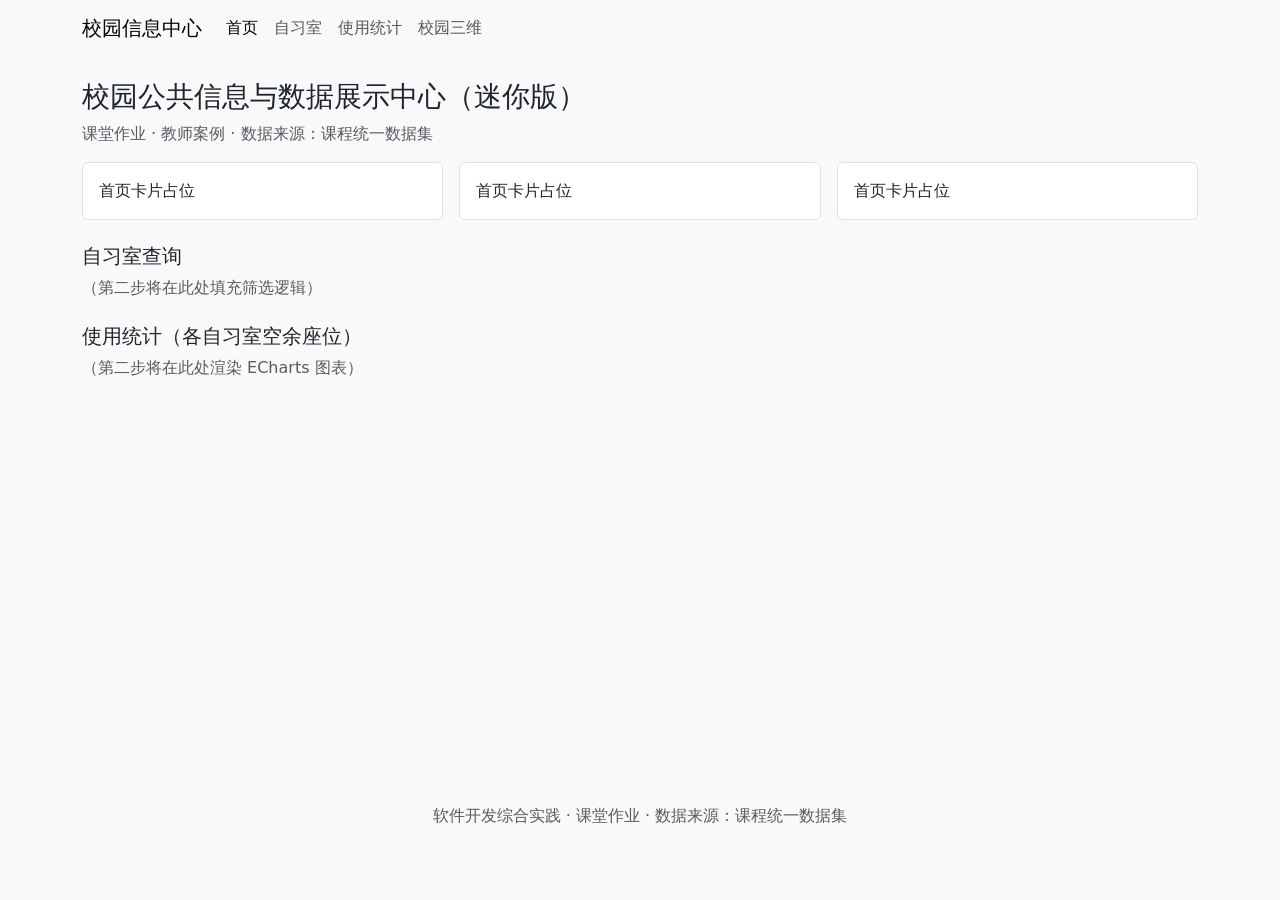
==== index.html @ 35485ef7 "搭建整合骨架" ====
<!DOCTYPE html>
<html lang="zh-CN">
<head>
    <meta charset="UTF-8">
    <meta name="viewport" content="width=device-width, initial-scale=1.0">
    <title>校园信息中心（迷你版）</title>
    <!-- 引入 Bootstrap CSS -->
    <link href="libs/bootstrap.min.css" rel="stylesheet">
    <!-- 引入自定义 CSS -->
    <link href="css/style.css" rel="stylesheet">
</head>
<body>

    <!-- 导航栏：四个入口 -->
    <nav class="navbar navbar-expand-md bg-body-tertiary mb-4">
        <div class="container">
            <a class="navbar-brand" href=" ">校园信息中心</a >
            <button class="navbar-toggler" type="button" data-bs-toggle="collapse" data-bs-target="#navbarNav">
                <span class="navbar-toggler-icon"></span>
            </button>
            <div class="collapse navbar-collapse" id="navbarNav">
                <div class="navbar-nav">
                    <a class="nav-link active" href="#home">首页</a >
                    <a class="nav-link" href="#rooms">自习室</a >
                    <a class="nav-link" href="#stats">使用统计</a >
                    <a class="nav-link" href="three-d/scene.html">校园三维</a >
                </div>
            </div>
        </div>
    </nav>

    <!-- 内容区 -->
    <main class="container">
        <!-- 首页模块 -->
        <section id="home" class="mb-4">
            <h1 class="h3">校园公共信息与数据展示中心（迷你版）</h1>
            <p class="text-muted">课堂作业 · 教师案例 · 数据来源：课程统一数据集</p >
            <div class="row g-3" id="summary-cards">
                <div class="col-md-4"><div class="card p-3">首页卡片占位</div></div>
                <div class="col-md-4"><div class="card p-3">首页卡片占位</div></div>
                <div class="col-md-4"><div class="card p-3">首页卡片占位</div></div>
            </div>
        </section>

        <!-- 自习室模块占位 -->
        <section id="rooms" class="mb-4">
            <h2 class="h5">自习室查询</h2>
            <p class="text-muted">（第二步将在此处填充筛选逻辑）</p >
        </section>

        <!-- 统计模块占位 -->
        <section id="stats" class="mb-4">
            <h2 class="h5">使用统计（各自习室空余座位）</h2>
            <p class="text-muted">（第二步将在此处渲染 ECharts 图表）</p >
            <div id="usage-chart" style="height:360px;"></div>
        </section>
    </main>

    <footer class="text-center text-muted py-4">
        软件开发综合实践 · 课堂作业 · 数据来源：课程统一数据集
    </footer>

    <!-- 第一步只引入 Bootstrap JS -->
    <script src="libs/bootstrap.bundle.min.js"></script>
</body>
</html>
---- css/style.css ----
body {
    background-color: #f8f9fa;
}
.card {
    border: 1px solid #dee2e6;
}
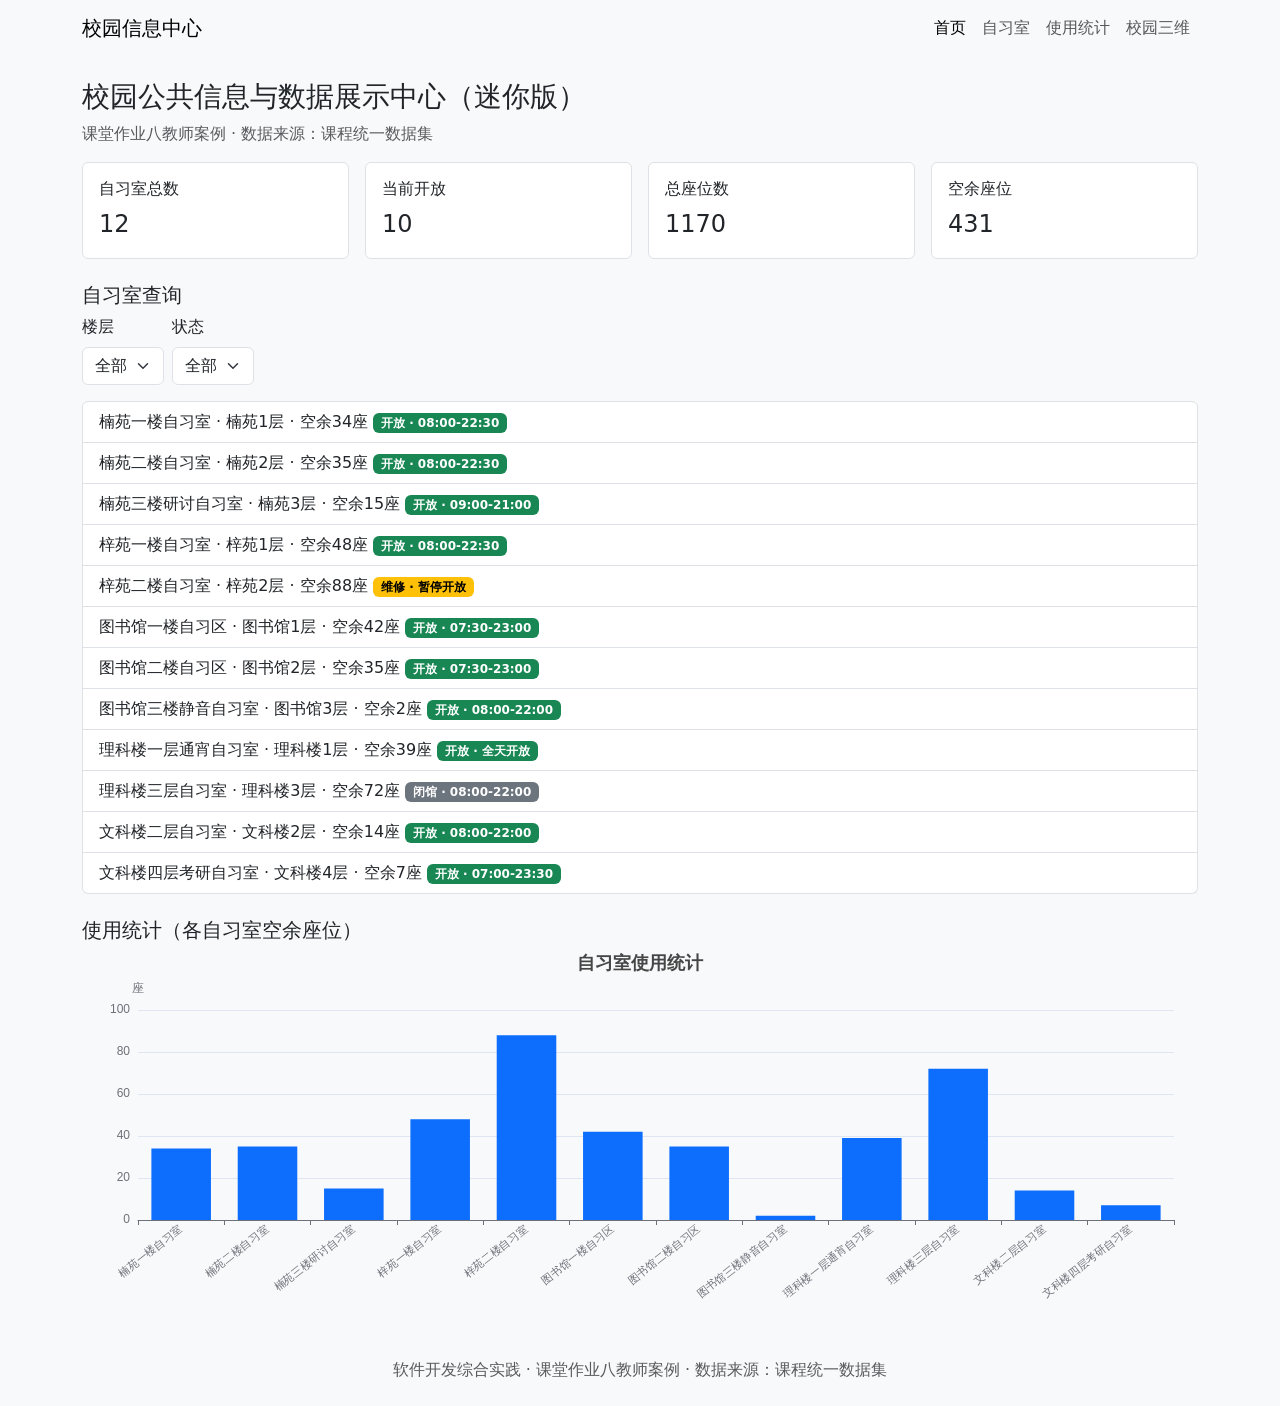
==== commit 7a5f8a8a: "交互与图表模块" ====
--- a/index.html
+++ b/index.html
@@ -1,66 +1,71 @@
 <!DOCTYPE html>
 <html lang="zh-CN">
 <head>
-    <meta charset="UTF-8">
-    <meta name="viewport" content="width=device-width, initial-scale=1.0">
-    <title>校园信息中心（迷你版）</title>
-    <!-- 引入 Bootstrap CSS -->
-    <link href="libs/bootstrap.min.css" rel="stylesheet">
-    <!-- 引入自定义 CSS -->
-    <link href="css/style.css" rel="stylesheet">
+  <meta charset="UTF-8">
+  <meta name="viewport" content="width=device-width, initial-scale=1.0">
+  <title>校园信息中心（迷你版）</title>
+  <link href="libs/bootstrap.min.css" rel="stylesheet">
+  <link href="css/style.css" rel="stylesheet">
 </head>
 <body>
+  <nav class="navbar navbar-expand-md bg-body-tertiary mb-4">
+    <div class="container">
+      <a class="navbar-brand" href="#home">校园信息中心</a>
+      <div class="navbar-nav">
+        <a class="nav-link active" href="#home">首页</a>
+        <a class="nav-link" href="#rooms">自习室</a>
+        <a class="nav-link" href="#stats">使用统计</a>
+        <a class="nav-link" href="three-d/scene.html">校园三维</a>
+      </div>
+    </div>
+  </nav>
 
-    <!-- 导航栏：四个入口 -->
-    <nav class="navbar navbar-expand-md bg-body-tertiary mb-4">
-        <div class="container">
-            <a class="navbar-brand" href=" ">校园信息中心</a >
-            <button class="navbar-toggler" type="button" data-bs-toggle="collapse" data-bs-target="#navbarNav">
-                <span class="navbar-toggler-icon"></span>
-            </button>
-            <div class="collapse navbar-collapse" id="navbarNav">
-                <div class="navbar-nav">
-                    <a class="nav-link active" href="#home">首页</a >
-                    <a class="nav-link" href="#rooms">自习室</a >
-                    <a class="nav-link" href="#stats">使用统计</a >
-                    <a class="nav-link" href="three-d/scene.html">校园三维</a >
-                </div>
-            </div>
+  <main class="container">
+    <section id="home" class="mb-4">
+      <h1 class="h3">校园公共信息与数据展示中心（迷你版）</h1>
+      <p class="text-muted">课堂作业八教师案例 · 数据来源：课程统一数据集</p>
+      <div class="row g-3" id="summary-cards"></div>
+    </section>
+
+    <section id="rooms" class="mb-4">
+      <h2 class="h5">自习室查询</h2>
+      <div class="row g-2 mb-3">
+        <div class="col-auto">
+          <label for="floor-filter" class="form-label">楼层</label>
+          <select id="floor-filter" class="form-select">
+            <option value="all">全部</option>
+            <option value="1">1层</option>
+            <option value="2">2层</option>
+            <option value="3">3层</option>
+            <option value="4">4层</option>
+          </select>
         </div>
-    </nav>
+        <div class="col-auto">
+          <label for="status-filter" class="form-label">状态</label>
+          <select id="status-filter" class="form-select">
+            <option value="all">全部</option>
+            <option value="开放">开放</option>
+            <option value="闭馆">闭馆</option>
+            <option value="维修">维修</option>
+          </select>
+        </div>
+      </div>
+      <ul id="room-list" class="list-group"></ul>
+    </section>
 
-    <!-- 内容区 -->
-    <main class="container">
-        <!-- 首页模块 -->
-        <section id="home" class="mb-4">
-            <h1 class="h3">校园公共信息与数据展示中心（迷你版）</h1>
-            <p class="text-muted">课堂作业 · 教师案例 · 数据来源：课程统一数据集</p >
-            <div class="row g-3" id="summary-cards">
-                <div class="col-md-4"><div class="card p-3">首页卡片占位</div></div>
-                <div class="col-md-4"><div class="card p-3">首页卡片占位</div></div>
-                <div class="col-md-4"><div class="card p-3">首页卡片占位</div></div>
-            </div>
-        </section>
+    <section id="stats" class="mb-4">
+      <h2 class="h5">使用统计（各自习室空余座位）</h2>
+      <p id="status" class="alert alert-warning" style="display:none"></p>
+      <div id="usage-chart" style="height:360px"></div>
+    </section>
+  </main>
 
-        <!-- 自习室模块占位 -->
-        <section id="rooms" class="mb-4">
-            <h2 class="h5">自习室查询</h2>
-            <p class="text-muted">（第二步将在此处填充筛选逻辑）</p >
-        </section>
+  <footer class="text-center text-muted py-4">
+    软件开发综合实践 · 课堂作业八教师案例 · 数据来源：课程统一数据集
+  </footer>
 
-        <!-- 统计模块占位 -->
-        <section id="stats" class="mb-4">
-            <h2 class="h5">使用统计（各自习室空余座位）</h2>
-            <p class="text-muted">（第二步将在此处渲染 ECharts 图表）</p >
-            <div id="usage-chart" style="height:360px;"></div>
-        </section>
-    </main>
-
-    <footer class="text-center text-muted py-4">
-        软件开发综合实践 · 课堂作业 · 数据来源：课程统一数据集
-    </footer>
-
-    <!-- 第一步只引入 Bootstrap JS -->
-    <script src="libs/bootstrap.bundle.min.js"></script>
+  <script src="libs/bootstrap.bundle.min.js"></script>
+  <script src="libs/echarts.min.js"></script>
+  <script src="js/app.js"></script>
 </body>
 </html>
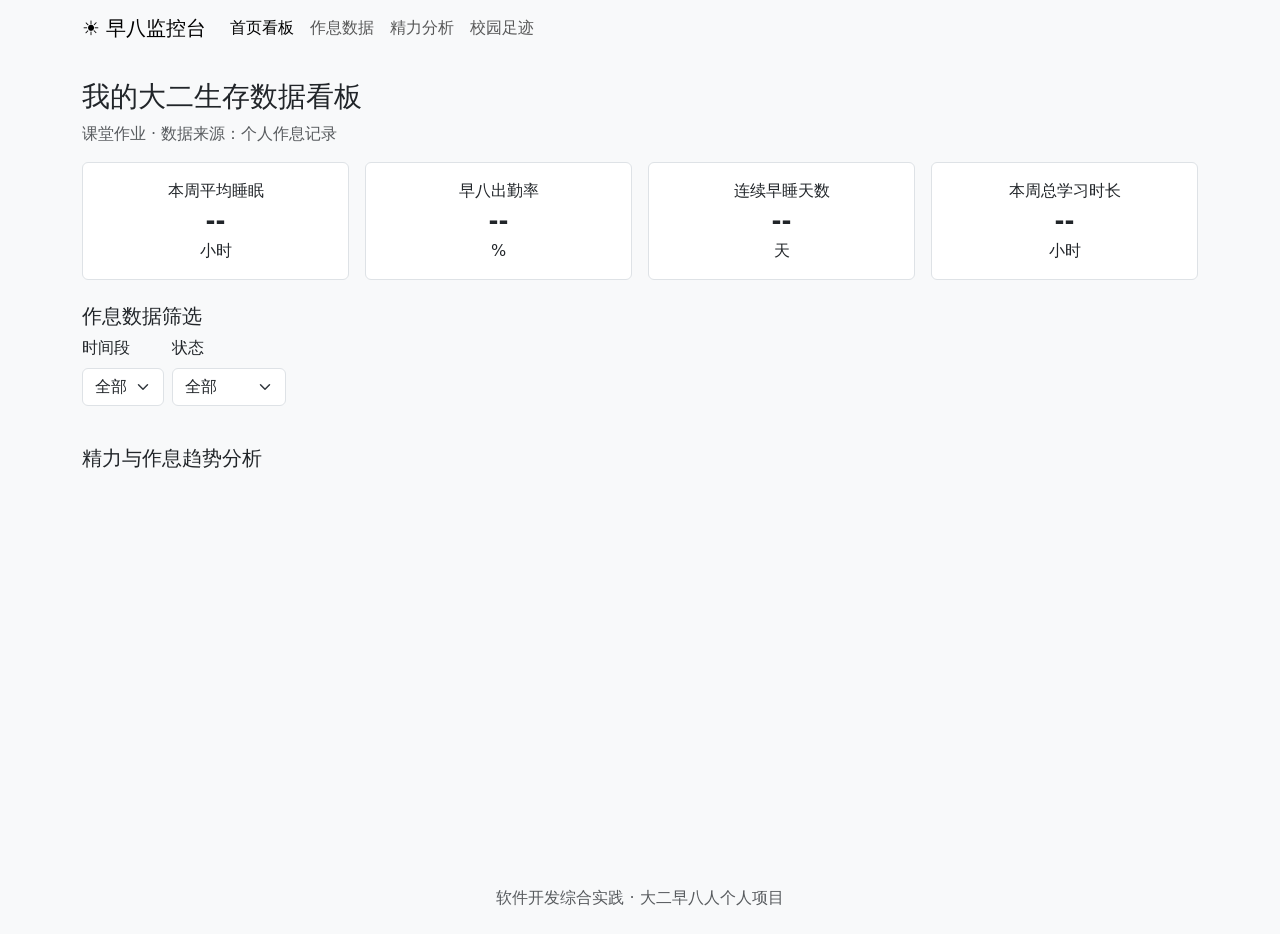
==== commit 84fc1481: "第一步：完成我上早八的骨架、统一导航及Bootstrap引入" ====
--- a/index.html
+++ b/index.html
@@ -1,71 +1,87 @@
 <!DOCTYPE html>
 <html lang="zh-CN">
 <head>
-  <meta charset="UTF-8">
-  <meta name="viewport" content="width=device-width, initial-scale=1.0">
-  <title>校园信息中心（迷你版）</title>
-  <link href="libs/bootstrap.min.css" rel="stylesheet">
-  <link href="css/style.css" rel="stylesheet">
+    <meta charset="UTF-8">
+    <meta name="viewport" content="width=device-width, initial-scale=1.0">
+    <title>大二早八人 | 作息与精力监控台</title>
+    <!-- 引入 Bootstrap CSS -->
+    <link href="libs/bootstrap.min.css" rel="stylesheet">
+    <!-- 引入自定义 CSS -->
+    <link href="css/style.css" rel="stylesheet">
 </head>
 <body>
-  <nav class="navbar navbar-expand-md bg-body-tertiary mb-4">
-    <div class="container">
-      <a class="navbar-brand" href="#home">校园信息中心</a>
-      <div class="navbar-nav">
-        <a class="nav-link active" href="#home">首页</a>
-        <a class="nav-link" href="#rooms">自习室</a>
-        <a class="nav-link" href="#stats">使用统计</a>
-        <a class="nav-link" href="three-d/scene.html">校园三维</a>
-      </div>
-    </div>
-  </nav>
 
-  <main class="container">
-    <section id="home" class="mb-4">
-      <h1 class="h3">校园公共信息与数据展示中心（迷你版）</h1>
-      <p class="text-muted">课堂作业八教师案例 · 数据来源：课程统一数据集</p>
-      <div class="row g-3" id="summary-cards"></div>
-    </section>
+    <!-- 统一导航栏 -->
+    <nav class="navbar navbar-expand-md bg-body-tertiary mb-4">
+        <div class="container">
+            <a class="navbar-brand" href=" ">☀️ 早八监控台</a >
+            <button class="navbar-toggler" type="button" data-bs-toggle="collapse" data-bs-target="#navbarNav">
+                <span class="navbar-toggler-icon"></span>
+            </button>
+            <div class="collapse navbar-collapse" id="navbarNav">
+                <div class="navbar-nav">
+                    <a class="nav-link active" href="#home">首页看板</a >
+                    <a class="nav-link" href="#data">作息数据</a >
+                    <a class="nav-link" href="#charts">精力分析</a >
+                    <a class="nav-link" href="three-d/scene.html">校园足迹</a >
+                </div>
+            </div>
+        </div>
+    </nav>
 
-    <section id="rooms" class="mb-4">
-      <h2 class="h5">自习室查询</h2>
-      <div class="row g-2 mb-3">
-        <div class="col-auto">
-          <label for="floor-filter" class="form-label">楼层</label>
-          <select id="floor-filter" class="form-select">
-            <option value="all">全部</option>
-            <option value="1">1层</option>
-            <option value="2">2层</option>
-            <option value="3">3层</option>
-            <option value="4">4层</option>
-          </select>
-        </div>
-        <div class="col-auto">
-          <label for="status-filter" class="form-label">状态</label>
-          <select id="status-filter" class="form-select">
-            <option value="all">全部</option>
-            <option value="开放">开放</option>
-            <option value="闭馆">闭馆</option>
-            <option value="维修">维修</option>
-          </select>
-        </div>
-      </div>
-      <ul id="room-list" class="list-group"></ul>
-    </section>
+    <!-- 内容区 -->
+    <main class="container">
+        <!-- 首页看板：四个核心卡片 -->
+        <section id="home" class="mb-4">
+            <h1 class="h3">我的大二生存数据看板</h1>
+            <p class="text-muted">课堂作业 · 数据来源：个人作息记录</p >
+            <div class="row g-3" id="summary-cards">
+                <!-- 这里用 JS 动态生成，先占位 -->
+                <div class="col-md-3"><div class="card p-3 text-center">本周平均睡眠<br><span class="fs-4 fw-bold">--</span> 小时</div></div>
+                <div class="col-md-3"><div class="card p-3 text-center">早八出勤率<br><span class="fs-4 fw-bold">--</span> %</div></div>
+                <div class="col-md-3"><div class="card p-3 text-center">连续早睡天数<br><span class="fs-4 fw-bold">--</span> 天</div></div>
+                <div class="col-md-3"><div class="card p-3 text-center">本周总学习时长<br><span class="fs-4 fw-bold">--</span> 小时</div></div>
+            </div>
+        </section>
 
-    <section id="stats" class="mb-4">
-      <h2 class="h5">使用统计（各自习室空余座位）</h2>
-      <p id="status" class="alert alert-warning" style="display:none"></p>
-      <div id="usage-chart" style="height:360px"></div>
-    </section>
-  </main>
+        <!-- 数据筛选模块 -->
+        <section id="data" class="mb-4">
+            <h2 class="h5">作息数据筛选</h2>
+            <div class="row g-2 mb-3">
+                <div class="col-auto">
+                    <label for="time-filter" class="form-label">时间段</label>
+                    <select id="time-filter" class="form-select">
+                        <option value="all">全部</option>
+                        <option value="week">本周</option>
+                        <option value="month">本月</option>
+                    </select>
+                </div>
+                <div class="col-auto">
+                    <label for="status-filter" class="form-label">状态</label>
+                    <select id="status-filter" class="form-select">
+                        <option value="all">全部</option>
+                        <option value="good">精力充沛</option>
+                        <option value="tired">有点疲惫</option>
+                        <option value="exhausted">严重缺觉</option>
+                    </select>
+                </div>
+            </div>
+            <!-- 作息日志列表容器 -->
+            <ul id="log-list" class="list-group"></ul>
+        </section>
 
-  <footer class="text-center text-muted py-4">
-    软件开发综合实践 · 课堂作业八教师案例 · 数据来源：课程统一数据集
-  </footer>
+        <!-- 图表模块 -->
+        <section id="charts" class="mb-4">
+            <h2 class="h5">精力与作息趋势分析</h2>
+            <div id="usage-chart" style="height:360px;"></div>
+        </section>
+    </main>
 
-  <script src="libs/bootstrap.bundle.min.js"></script>
-  <script src="libs/echarts.min.js"></script>
-  <script src="js/app.js"></script>
+    <footer class="text-center text-muted py-4">
+        软件开发综合实践 · 大二早八人个人项目
+    </footer>
+
+    <!-- 脚本引入（第一步先只引 Bootstrap，先不引 app.js 和 echarts） -->
+    <script src="libs/bootstrap.bundle.min.js"></script>
 </body>
 </html>
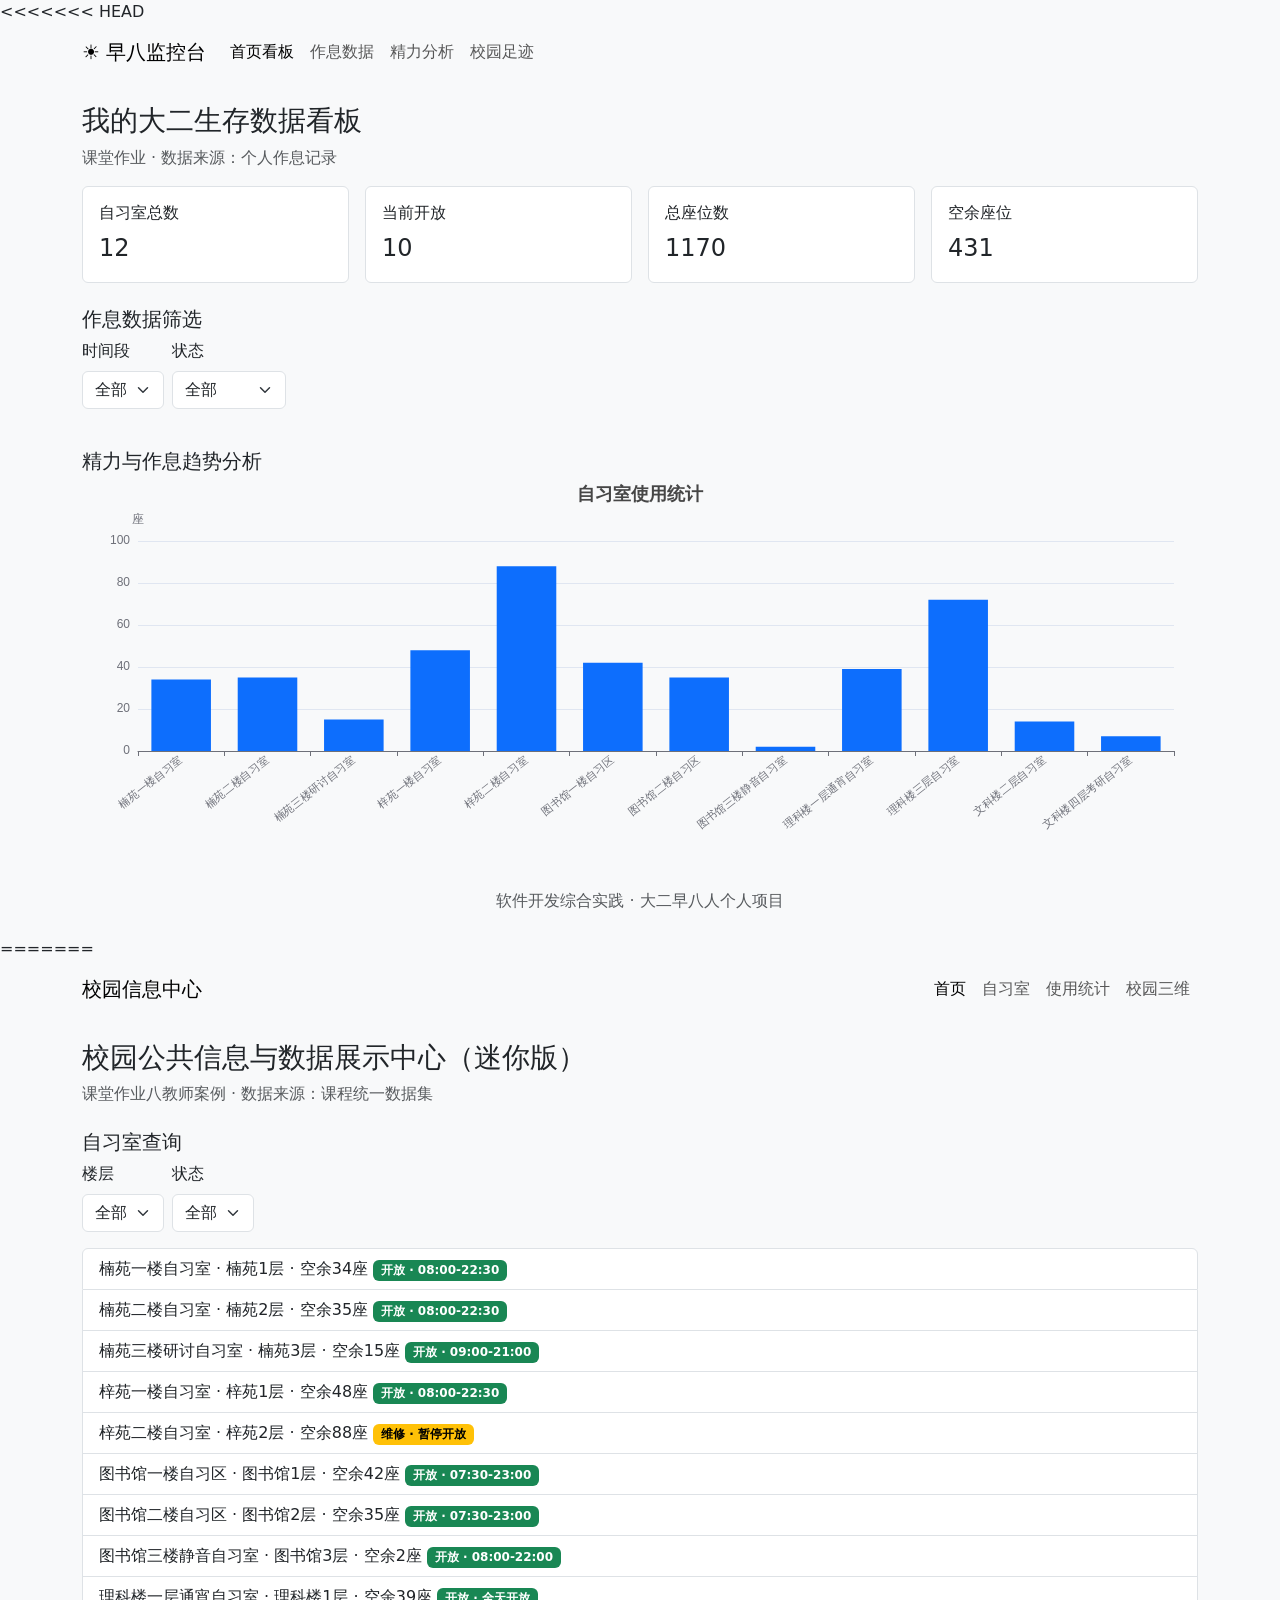
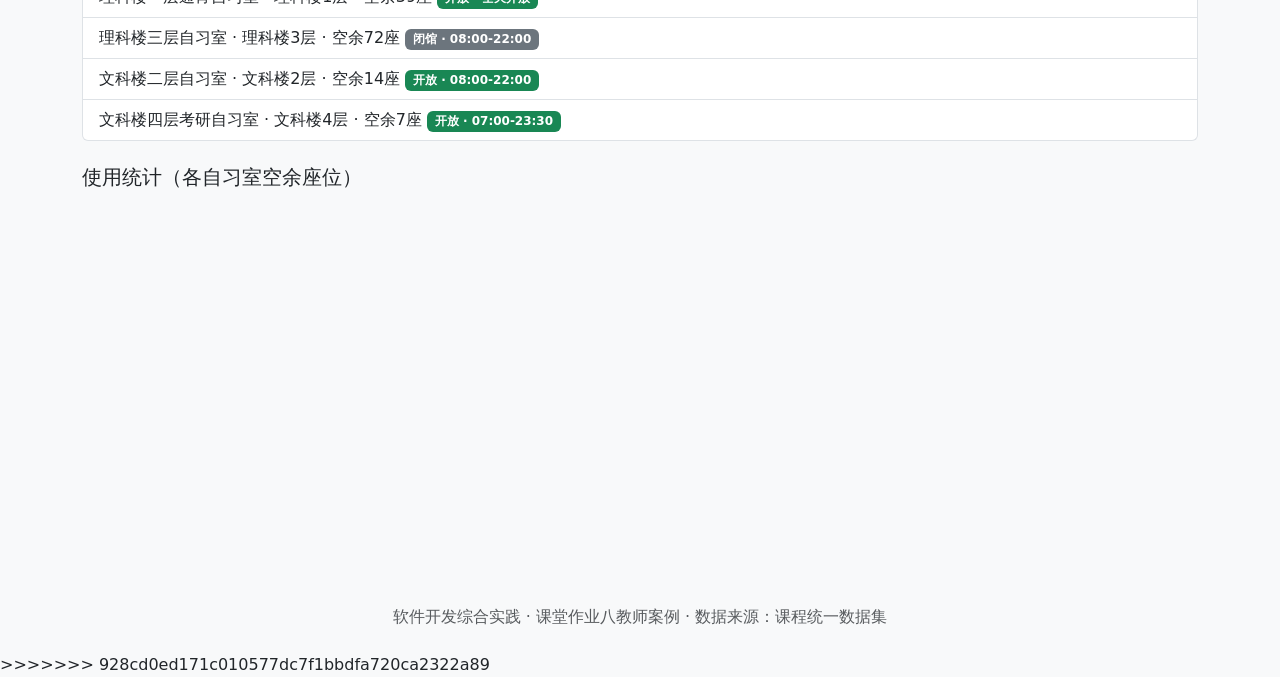
==== commit 67de1f59: "合并远程仓库历史" ====
--- a/index.html
+++ b/index.html
@@ -1,6 +1,7 @@
 <!DOCTYPE html>
 <html lang="zh-CN">
 <head>
+<<<<<<< HEAD
     <meta charset="UTF-8">
     <meta name="viewport" content="width=device-width, initial-scale=1.0">
     <title>大二早八人 | 作息与精力监控台</title>
@@ -83,5 +84,73 @@
 
     <!-- 脚本引入（第一步先只引 Bootstrap，先不引 app.js 和 echarts） -->
     <script src="libs/bootstrap.bundle.min.js"></script>
+=======
+  <meta charset="UTF-8">
+  <meta name="viewport" content="width=device-width, initial-scale=1.0">
+  <title>校园信息中心（迷你版）</title>
+  <link href="libs/bootstrap.min.css" rel="stylesheet">
+  <link href="css/style.css" rel="stylesheet">
+</head>
+<body>
+  <nav class="navbar navbar-expand-md bg-body-tertiary mb-4">
+    <div class="container">
+      <a class="navbar-brand" href="#home">校园信息中心</a>
+      <div class="navbar-nav">
+        <a class="nav-link active" href="#home">首页</a>
+        <a class="nav-link" href="#rooms">自习室</a>
+        <a class="nav-link" href="#stats">使用统计</a>
+        <a class="nav-link" href="three-d/scene.html">校园三维</a>
+      </div>
+    </div>
+  </nav>
+
+  <main class="container">
+    <section id="home" class="mb-4">
+      <h1 class="h3">校园公共信息与数据展示中心（迷你版）</h1>
+      <p class="text-muted">课堂作业八教师案例 · 数据来源：课程统一数据集</p>
+      <div class="row g-3" id="summary-cards"></div>
+    </section>
+
+    <section id="rooms" class="mb-4">
+      <h2 class="h5">自习室查询</h2>
+      <div class="row g-2 mb-3">
+        <div class="col-auto">
+          <label for="floor-filter" class="form-label">楼层</label>
+          <select id="floor-filter" class="form-select">
+            <option value="all">全部</option>
+            <option value="1">1层</option>
+            <option value="2">2层</option>
+            <option value="3">3层</option>
+            <option value="4">4层</option>
+          </select>
+        </div>
+        <div class="col-auto">
+          <label for="status-filter" class="form-label">状态</label>
+          <select id="status-filter" class="form-select">
+            <option value="all">全部</option>
+            <option value="开放">开放</option>
+            <option value="闭馆">闭馆</option>
+            <option value="维修">维修</option>
+          </select>
+        </div>
+      </div>
+      <ul id="room-list" class="list-group"></ul>
+    </section>
+
+    <section id="stats" class="mb-4">
+      <h2 class="h5">使用统计（各自习室空余座位）</h2>
+      <p id="status" class="alert alert-warning" style="display:none"></p>
+      <div id="usage-chart" style="height:360px"></div>
+    </section>
+  </main>
+
+  <footer class="text-center text-muted py-4">
+    软件开发综合实践 · 课堂作业八教师案例 · 数据来源：课程统一数据集
+  </footer>
+
+  <script src="libs/bootstrap.bundle.min.js"></script>
+  <script src="libs/echarts.min.js"></script>
+  <script src="js/app.js"></script>
+>>>>>>> 928cd0ed171c010577dc7f1bbdfa720ca2322a89
 </body>
 </html>
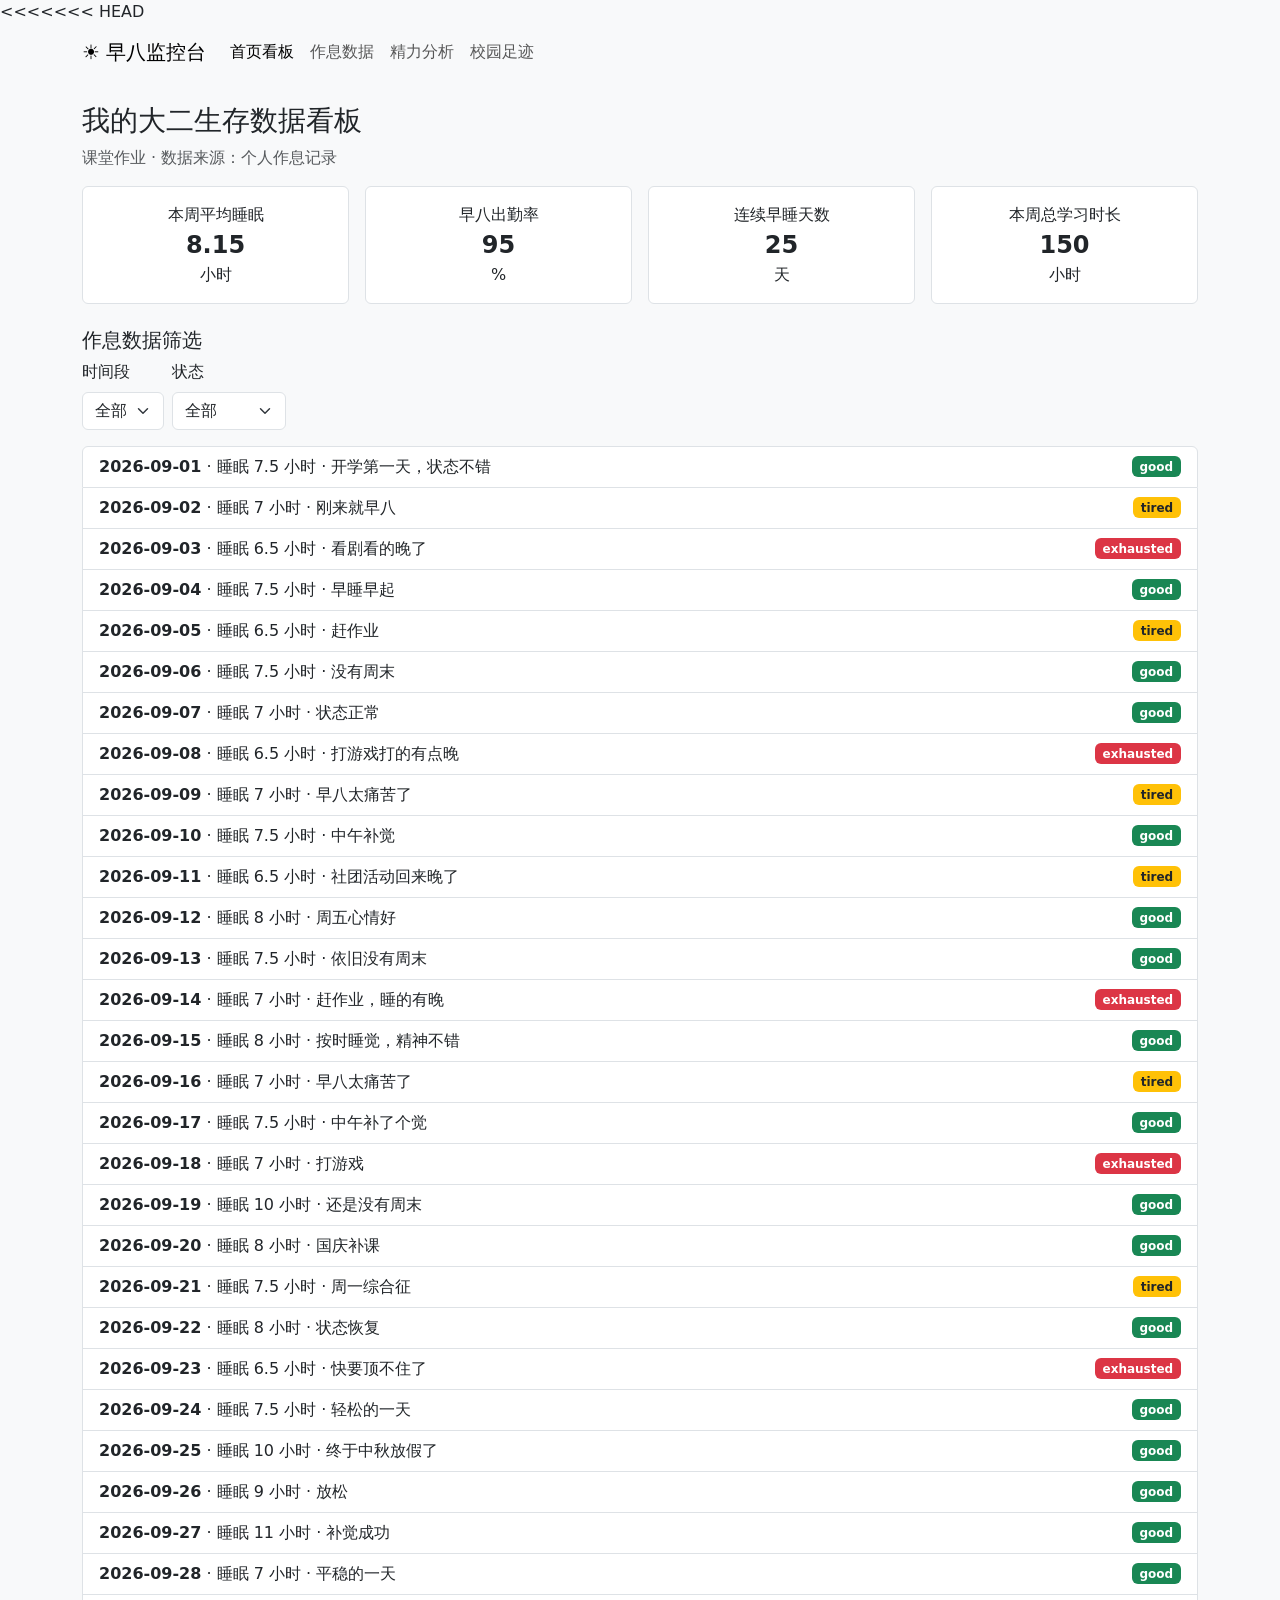
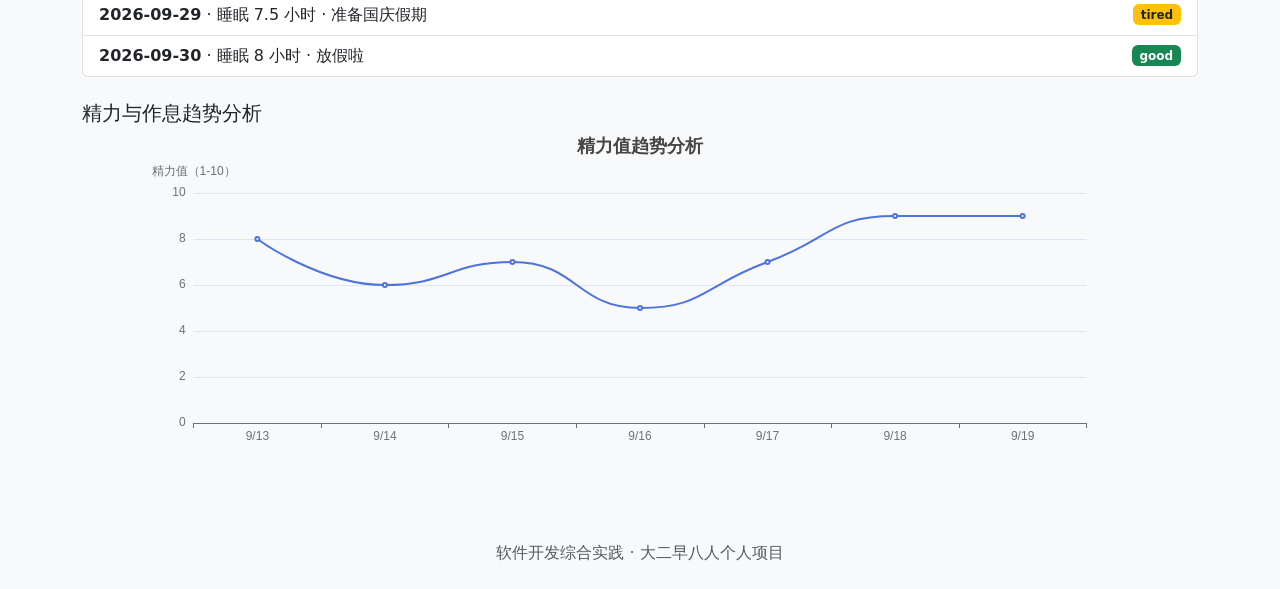
==== commit 8171bc52: "第二步：完成数据加载，列表筛选" ====
--- a/index.html
+++ b/index.html
@@ -82,75 +82,12 @@
         软件开发综合实践 · 大二早八人个人项目
     </footer>
 
-    <!-- 脚本引入（第一步先只引 Bootstrap，先不引 app.js 和 echarts） -->
-    <script src="libs/bootstrap.bundle.min.js"></script>
-=======
-  <meta charset="UTF-8">
-  <meta name="viewport" content="width=device-width, initial-scale=1.0">
-  <title>校园信息中心（迷你版）</title>
-  <link href="libs/bootstrap.min.css" rel="stylesheet">
-  <link href="css/style.css" rel="stylesheet">
-</head>
-<body>
-  <nav class="navbar navbar-expand-md bg-body-tertiary mb-4">
-    <div class="container">
-      <a class="navbar-brand" href="#home">校园信息中心</a>
-      <div class="navbar-nav">
-        <a class="nav-link active" href="#home">首页</a>
-        <a class="nav-link" href="#rooms">自习室</a>
-        <a class="nav-link" href="#stats">使用统计</a>
-        <a class="nav-link" href="three-d/scene.html">校园三维</a>
-      </div>
-    </div>
-  </nav>
-
-  <main class="container">
-    <section id="home" class="mb-4">
-      <h1 class="h3">校园公共信息与数据展示中心（迷你版）</h1>
-      <p class="text-muted">课堂作业八教师案例 · 数据来源：课程统一数据集</p>
-      <div class="row g-3" id="summary-cards"></div>
-    </section>
-
-    <section id="rooms" class="mb-4">
-      <h2 class="h5">自习室查询</h2>
-      <div class="row g-2 mb-3">
-        <div class="col-auto">
-          <label for="floor-filter" class="form-label">楼层</label>
-          <select id="floor-filter" class="form-select">
-            <option value="all">全部</option>
-            <option value="1">1层</option>
-            <option value="2">2层</option>
-            <option value="3">3层</option>
-            <option value="4">4层</option>
-          </select>
-        </div>
-        <div class="col-auto">
-          <label for="status-filter" class="form-label">状态</label>
-          <select id="status-filter" class="form-select">
-            <option value="all">全部</option>
-            <option value="开放">开放</option>
-            <option value="闭馆">闭馆</option>
-            <option value="维修">维修</option>
-          </select>
-        </div>
-      </div>
-      <ul id="room-list" class="list-group"></ul>
-    </section>
-
-    <section id="stats" class="mb-4">
-      <h2 class="h5">使用统计（各自习室空余座位）</h2>
-      <p id="status" class="alert alert-warning" style="display:none"></p>
-      <div id="usage-chart" style="height:360px"></div>
-    </section>
-  </main>
-
-  <footer class="text-center text-muted py-4">
-    软件开发综合实践 · 课堂作业八教师案例 · 数据来源：课程统一数据集
-  </footer>
-
-  <script src="libs/bootstrap.bundle.min.js"></script>
-  <script src="libs/echarts.min.js"></script>
-  <script src="js/app.js"></script>
->>>>>>> 928cd0ed171c010577dc7f1bbdfa720ca2322a89
+    <!-- 引入 Bootstrap JS -->
+<script src="libs/bootstrap.bundle.min.js"></script>
+<!-- 引入 ECharts 图表库 -->
+<script src="libs/echarts.min.js"></script>
+<!-- 引入你自己的 app.js 逻辑 -->
+<script src="js/app.js"></script>
 </body>
-</html>+</html>
+  
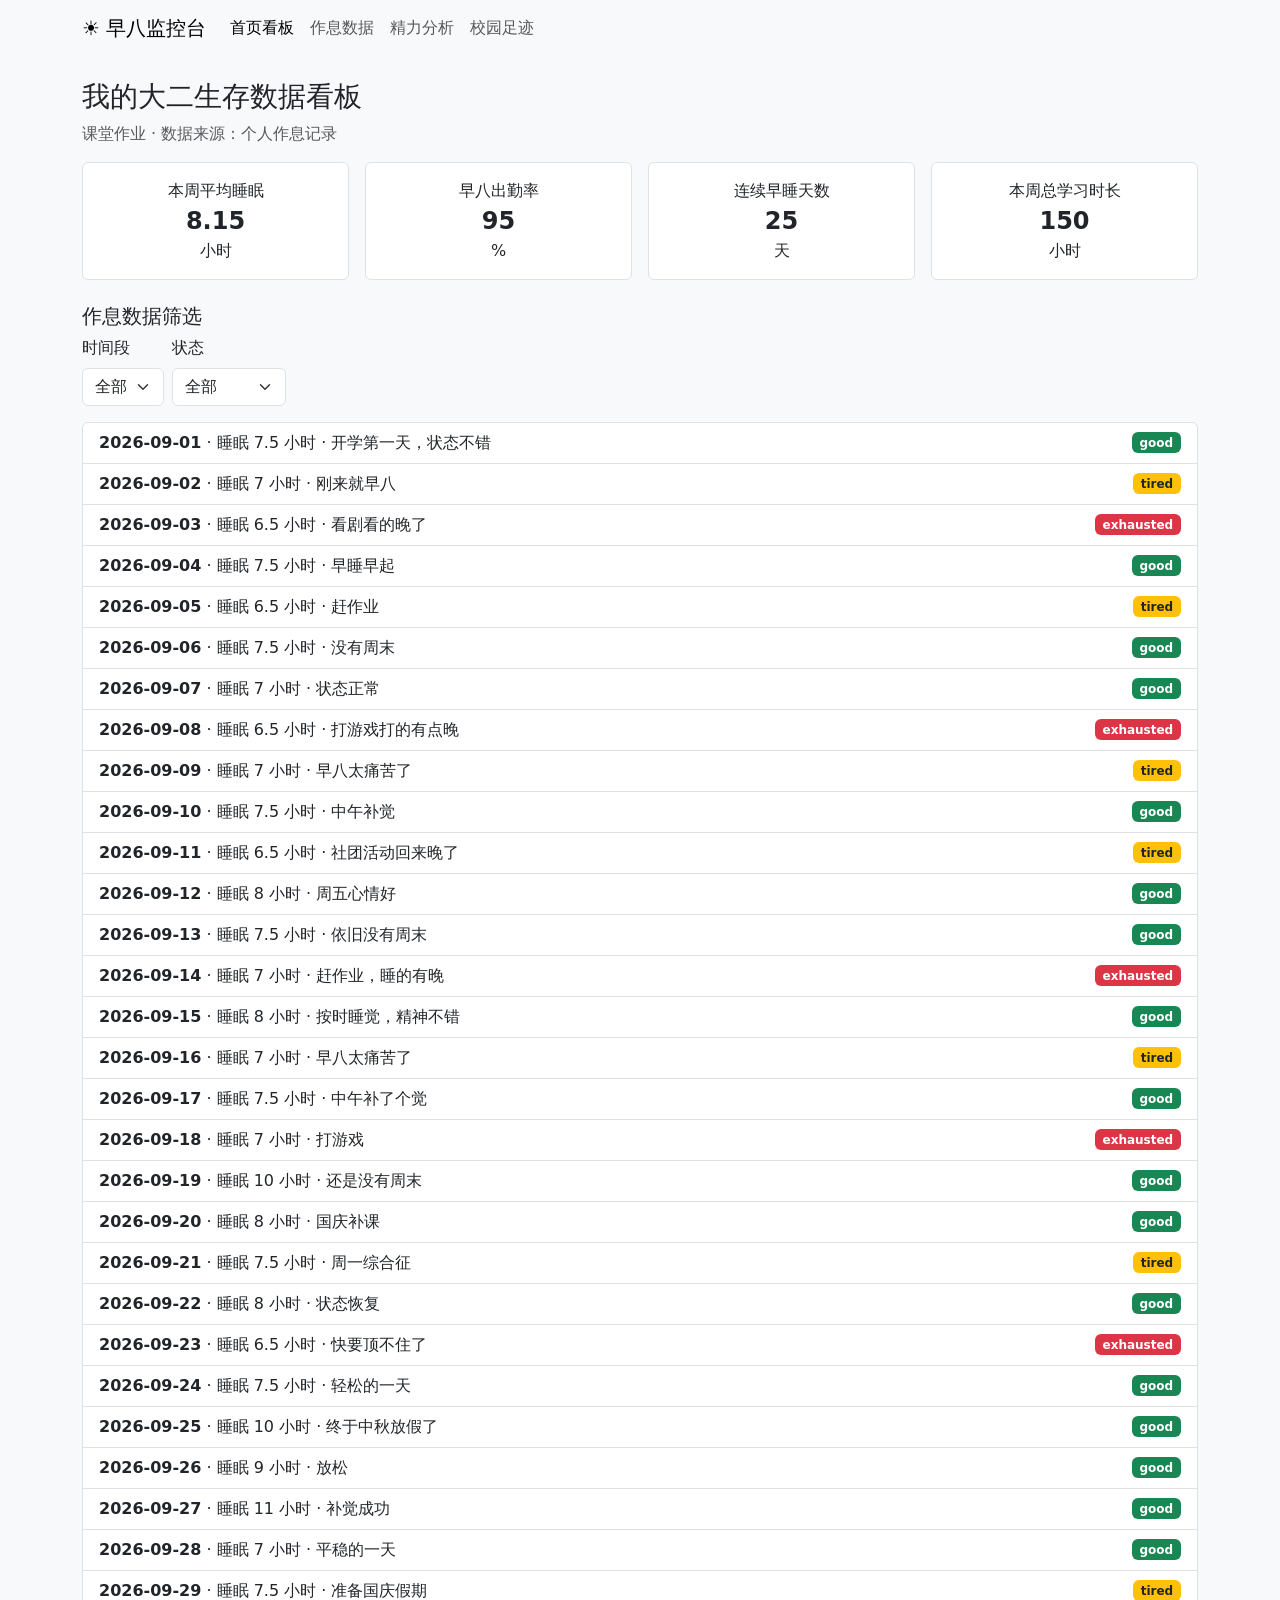
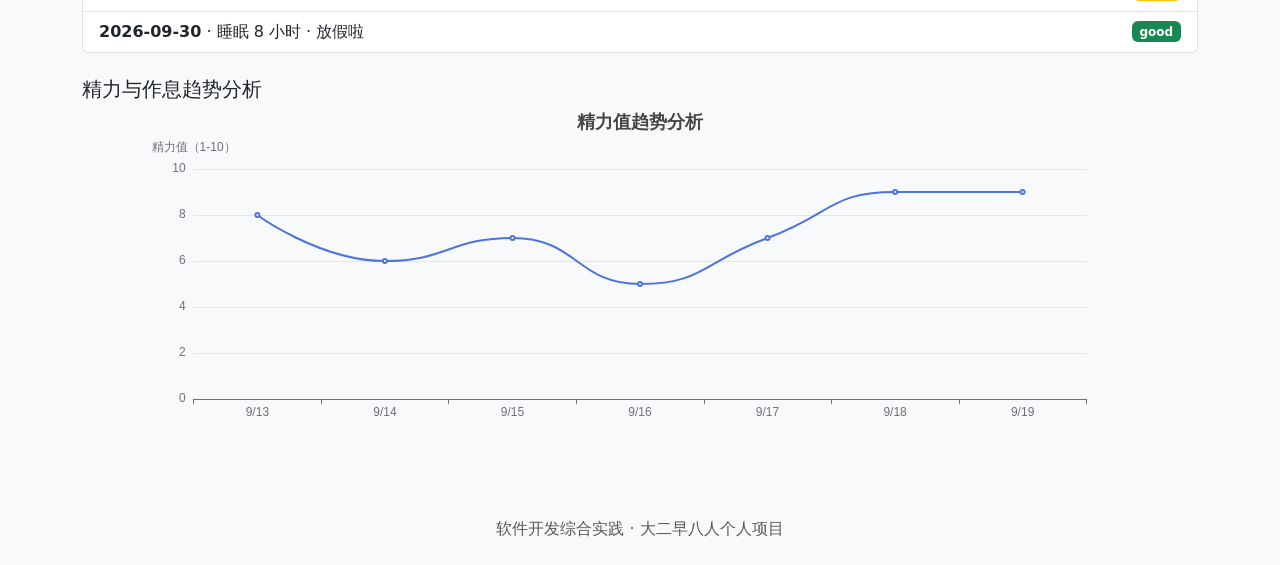
==== commit 59fdc501: "出现代码裸露，修改了一下代码" ====
--- a/index.html
+++ b/index.html
@@ -1,7 +1,6 @@
 <!DOCTYPE html>
 <html lang="zh-CN">
 <head>
-<<<<<<< HEAD
     <meta charset="UTF-8">
     <meta name="viewport" content="width=device-width, initial-scale=1.0">
     <title>大二早八人 | 作息与精力监控台</title>
